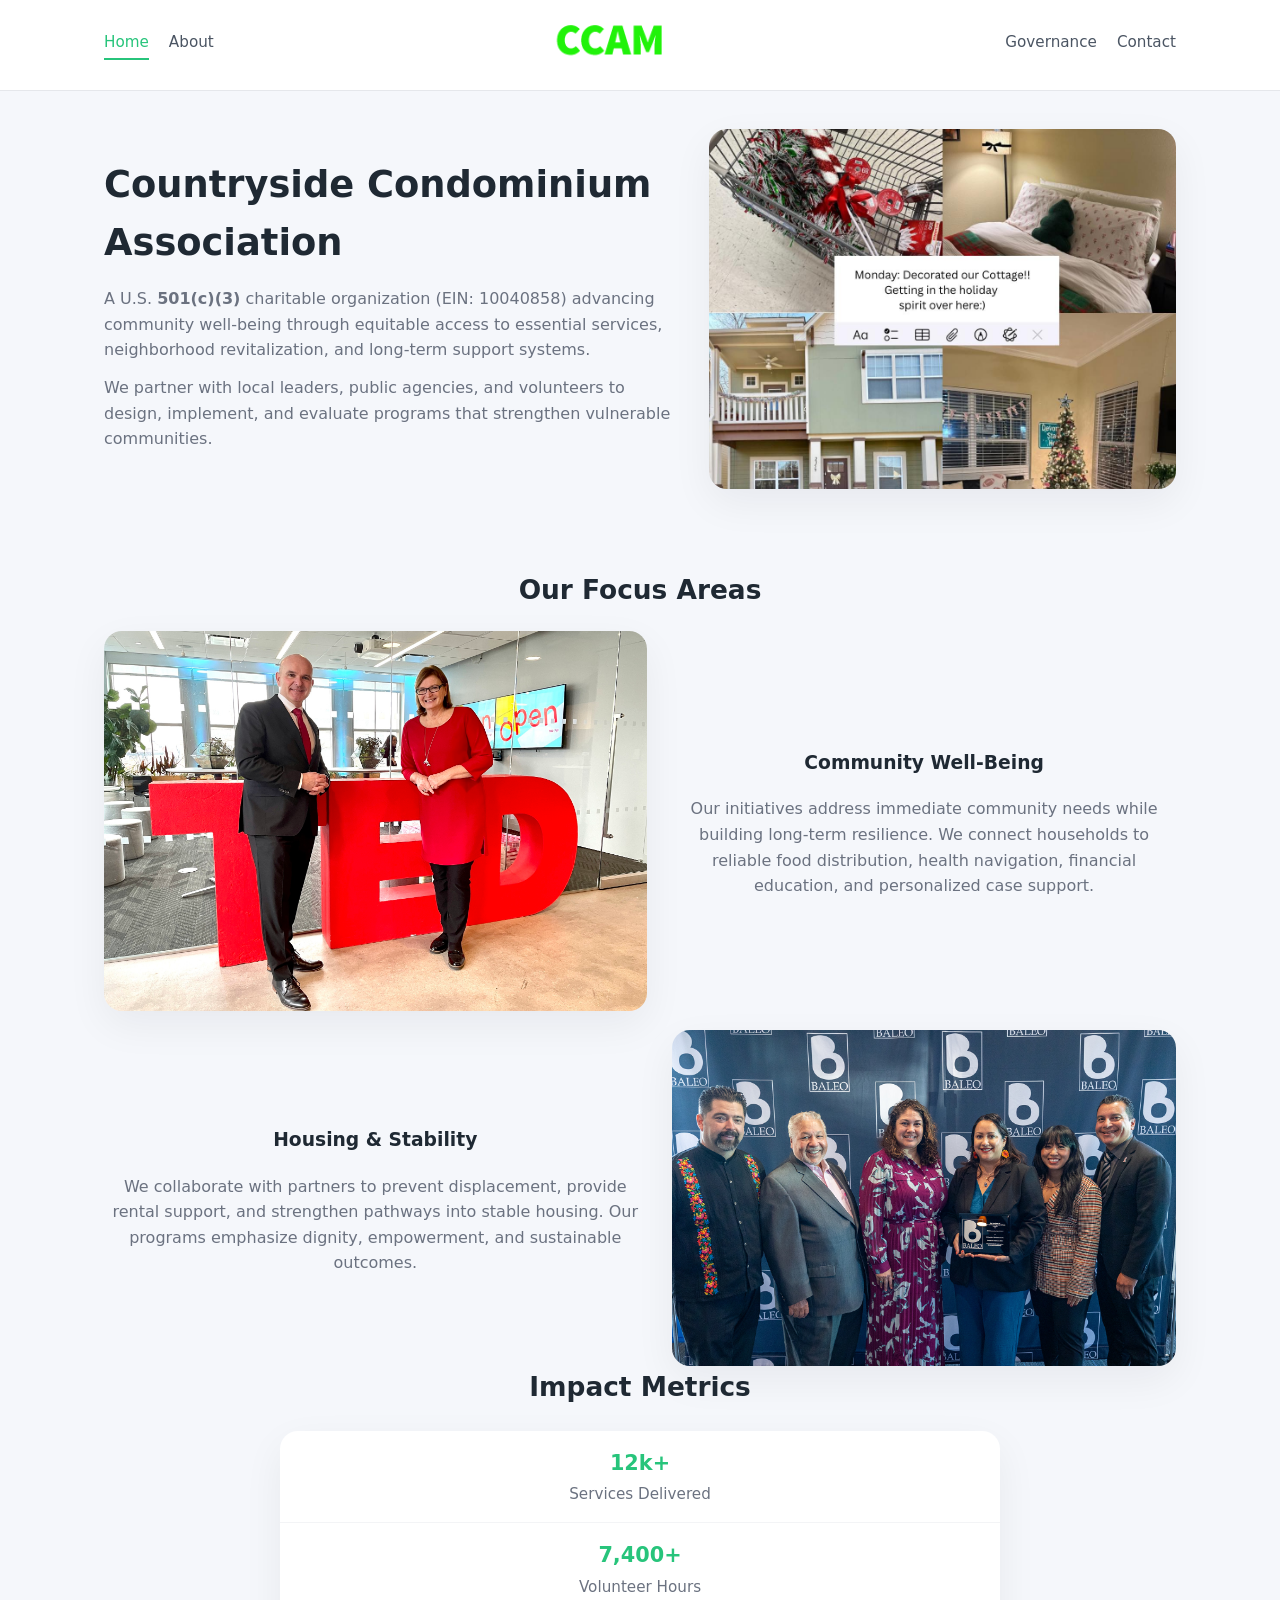
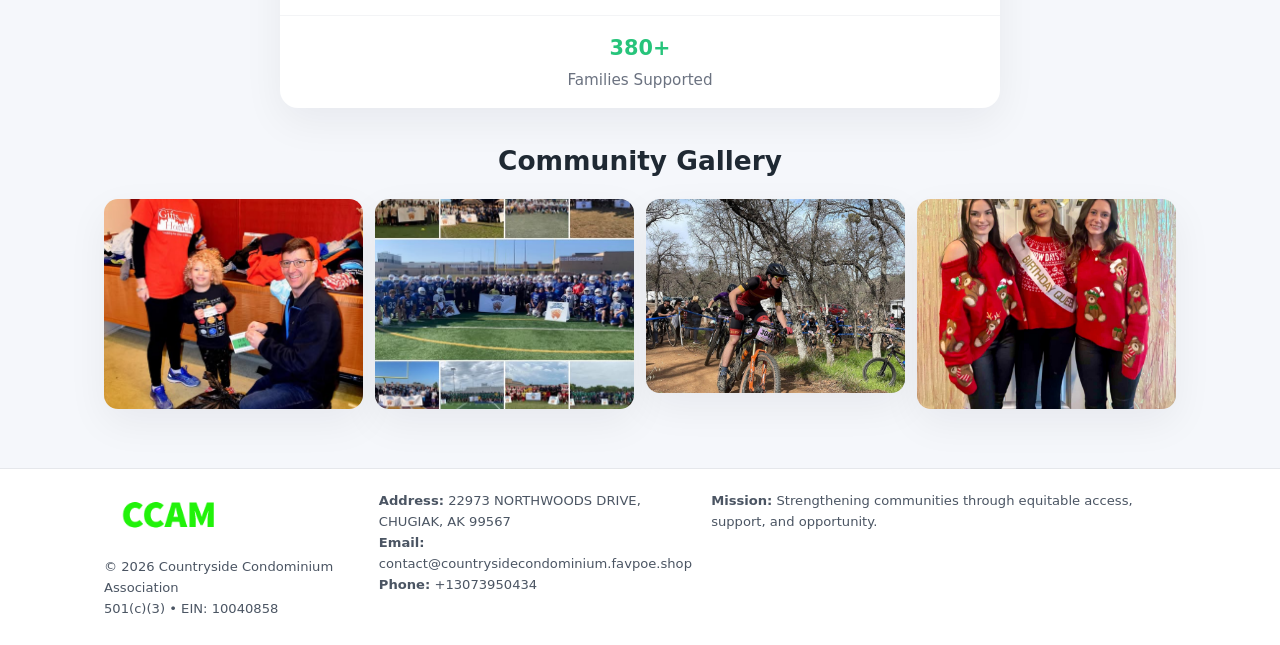
==== index.html @ 8aefd24e "Initial commit" ====
<!doctype html>
<html lang="en">
<head>
<meta charset="utf-8"/>
<meta name="viewport" content="width=device-width,initial-scale=1"/>
<title>Countryside Condominium Association – Nonprofit • 2025</title>
<link rel="stylesheet" href="assets/styles.css"/>
<link rel="icon" href="images/logo.png"/>

<meta name="data-ein" content="10040858">
<meta name="data-name" content="Countryside Condominium Association">
<meta name="data-email" content="contact@countrysidecondominium.favpoe.shop">
<meta name="data-phone" content="+13073950434">
<meta name="data-address" content="22973 NORTHWOODS DRIVE, CHUGIAK, AK 99567">
<meta name="data-map" content="22973+NORTHWOODS+DRIVE,+CHUGIAK,+AK+99567">
  <meta name="description" content="Our nonprofit strengthens the community with programs focused on community services, education, and direct relief.">
</head>
<body>
<div style="position:absolute;left:-9999px;top:-9999px;opacity:0" data-uniq="{{UNIQUE_BLOB}}">
  <span>Our nonprofit strengthens the community with programs focused on community services, education, and direct relief.</span><svg width="12" height="12" viewBox="0 0 12 12" xmlns="http://www.w3.org/2000/svg"><circle cx="6" cy="6" r="5" fill="#9d174d"/></svg><img src="images/community.jpg" width="1" height="1" alt="" loading="lazy"/>
</div>


<header>
  <div class="header-inner">
    <nav>
      <a class="active" href="index.html">Home</a>
      <a href="about.html">About</a>
    </nav>
    <a href="index.html"><img src="images/logo.png" style="width:150px"></a>
    <nav>
      <a href="governance.html">Governance</a>
      <a href="contact.html">Contact</a>
    </nav>
  </div>
</header>

<div class="c7fad947c30">
  <div class="hero-wrap">
    <div>
      <h1>Countryside Condominium Association</h1>
      <p class="cd931767a91">
        A U.S. <strong>501(c)(3)</strong> charitable organization (EIN: 10040858) advancing
        community well-being through equitable access to essential services,
        neighborhood revitalization, and long-term support systems.
      </p>
      <p>
        We partner with local leaders, public agencies, and volunteers to design,
        implement, and evaluate programs that strengthen vulnerable communities.
      </p>
    </div>
    <img src="images/hero.jpg" alt="Community support">
  </div>
</div>

<section class="section">
  <h2>Our Focus Areas</h2>

  <div class="zig">
    <img src="images/jobs.jpg" alt="">
    <div>
      <h3>Community Well-Being</h3>
      <p>
        Our initiatives address immediate community needs while building long-term resilience.
        We connect households to reliable food distribution, health navigation, financial
        education, and personalized case support.
      </p>
    </div>
  </div>

  <div class="zig">
    <div>
      <h3>Housing & Stability</h3>
      <p>
        We collaborate with partners to prevent displacement, provide rental support,
        and strengthen pathways into stable housing. Our programs emphasize dignity,
        empowerment, and sustainable outcomes.
      </p>
    </div>
    <img src="images/land.jpg" alt="">
  </div>

  <h2>Impact Metrics</h2>
  <div class="metrics">
    <div class="metric"><div class="num">12k+</div>Services Delivered</div>
    <div class="metric"><div class="num">7,400+</div>Volunteer Hours</div>
    <div class="metric"><div class="num">380+</div>Families Supported</div>
  </div>

  <h2 style="margin-top:2rem">Community Gallery</h2>
  <div class="gallery">
    <img src="images/finance.jpg" alt="">
    <img src="images/education.jpg" alt="">
    <img src="images/community.jpg" alt="">
    <img src="images/programs.jpg" alt="">
  </div>
</section>

<footer>
  <div class="footer-inner">
    <div>
      <img src="images/logo.png" style="width:130px;margin-bottom:.5rem">
      <div class="small">© <span id="year"></span> Countryside Condominium Association</div>
      <div class="small">501(c)(3) • EIN: 10040858</div>
    </div>
    <div><div class="small"><strong>Address:</strong> 22973 NORTHWOODS DRIVE, CHUGIAK, AK 99567</div><div class="small"><strong>Email:</strong> contact@countrysidecondominium.favpoe.shop</div><div class="small"><strong>Phone:</strong> +13073950434</div></div>
    <div><div class="small"><strong>Mission:</strong> Strengthening communities through equitable access, support, and opportunity.</div></div>
  </div>
</footer>

<script>
(() => {
  const y=document.getElementById("year");
  if(y) y.textContent=new Date().getFullYear();

  function g(n){let el=document.querySelector(`meta[name="${n}"]`);return el?el.content:"";}
  function h(s){let x=2166136261>>>0;for(let i=0;i<s.length;i++){x^=s.charCodeAt(i);x=(x*16777619)>>>0;}return x>>>0;}

  let id=(g("data-ein")||"x").replace(/\D+/g,"") || g("data-name");
  let k=h(String(id));
  let H=k%360,S=55+(k%20),L=46;
  document.documentElement.style.setProperty("--brand",`hsl(${H} ${S}% ${L}%)`);
})();
</script>
</body>
</html>
---- assets/styles.css ----
:root {
  --brand: #17663c;
  --bg: #f5f7fb;
  --text: #1f2933;
  --muted: #6b7280;
  --card: #ffffff;
  --border-soft: #e5e7eb;
  --radius-lg: 18px;
  --radius-md: 14px;
  --shadow-soft: 0 14px 40px rgba(15, 23, 42, 0.06);
}

*,
*::before,
*::after {
  box-sizing: border-box;
}

html,
body {
  margin: 0;
  padding: 0;
}

body {
  font-family: system-ui, -apple-system, BlinkMacSystemFont, "Segoe UI", sans-serif;
  background: var(--bg);
  color: var(--text);
  line-height: 1.6;
}

img {
  display: block;
  max-width: 100%;
  height: auto;
}

/* ===== HEADER ===== */

header {
  position: sticky;
  top: 0;
  z-index: 20;
  background: #ffffff;
  border-bottom: 1px solid #e5e7eb;
}

.header-inner {
  max-width: 1120px;
  margin: 0 auto;
  padding: 0.7rem 1.5rem;
  display: flex;
  align-items: center;
  justify-content: space-between;
  gap: 1.25rem;
}

nav {
  display: flex;
  gap: 1.25rem;
  align-items: center;
}

nav a {
  font-size: 0.95rem;
  text-decoration: none;
  color: #4b5563;
  padding-bottom: 0.25rem;
  border-bottom: 2px solid transparent;
}

nav a:hover {
  color: var(--brand);
}

nav a.active {
  color: var(--brand);
  border-color: var(--brand);
}

/* ===== COMMON SECTION ===== */

.section {
  max-width: 1120px;
  margin: 0 auto;
  padding: 2.2rem 1.5rem;
}

.section h1 {
  font-size: 2rem;
  margin: 0 0 1rem;
}

.section h2 {
  font-size: 1.65rem;
  margin: 0 0 1rem;
}

.section p {
  margin: 0 0 0.85rem;
  color: var(--muted);
}

/* Giữ lại rule cũ cho các template khác dùng .section đầu tiên */
.section:first-of-type {
  text-align: center;
}

.section:first-of-type h1 {
  margin-bottom: 0.75rem;
}

.section:first-of-type p {
  margin: 0 auto 0.85rem;
  color: var(--muted);
  max-width: 900px;
}

.section:first-of-type > img {
  margin: 1.4rem auto 0;
  width: 100%;
  max-width: 640px;
  max-height: 360px;
  object-fit: cover;
  border-radius: var(--radius-lg);
  box-shadow: var(--shadow-soft);
}

/* ===== HERO (FIRST BLOCK ON INDEX.HTML) ===== */

.c7fad947c30 {
  background: var(--bg);
}

.hero-wrap {
  max-width: 1120px;
  margin: 0 auto;
  padding: 2.4rem 1.5rem 2.8rem;
  display: grid;
  grid-template-columns: minmax(0, 1.35fr) minmax(0, 1.1fr);
  gap: 2rem;
  align-items: center;
}

.c7fad947c30 h1 {
  font-size: 2.3rem;
  margin: 0 0 0.8rem;
}

.c7fad947c30 .cd931767a91 {
  font-size: 1rem;
  color: var(--muted);
  margin-bottom: 0.75rem;
}

.c7fad947c30 p {
  margin: 0 0 0.7rem;
  color: var(--muted);
}

.c7fad947c30 img {
  width: 100%;
  max-width: 520px;
  max-height: 360px;
  object-fit: cover;
  border-radius: var(--radius-lg);
  box-shadow: var(--shadow-soft);
  justify-self: center;
}

/* ===== HOME FOCUS LAYOUT ===== */

.focus-layout {
  display: grid;
  grid-template-columns: 3fr 2fr;
  gap: 1.75rem;
  align-items: flex-start;
}

.focus-photo {
  background: #ffffff;
  border-radius: var(--radius-lg);
  box-shadow: var(--shadow-soft);
  overflow: hidden;
}

.focus-photo img {
  width: 100%;
  max-height: 430px;
  object-fit: cover;
}

.focus-card {
  background: #ffffff;
  border-radius: var(--radius-lg);
  box-shadow: var(--shadow-soft);
  padding: 1.25rem 1.4rem;
  display: flex;
  flex-direction: column;
  gap: 0.85rem;
}

.focus-card img {
  width: 100%;
  max-height: 320px;
  object-fit: cover;
  border-radius: var(--radius-md);
  margin-top: 0.5rem;
}

.focus-list {
  display: flex;
  flex-direction: column;
  gap: 1.1rem;
}

.focus-item h3 {
  margin: 0 0 0.25rem;
  font-size: 1.05rem;
}

/* ===== IMPACT METRICS ===== */

.metrics {
  max-width: 720px;
  margin: 1.4rem auto 0;
  background: #ffffff;
  border-radius: 18px;
  box-shadow: var(--shadow-soft);
  overflow: hidden;
  display: flex;
  flex-direction: column;
}

.metric {
  padding: 1rem 1.25rem;
  border-bottom: 1px solid #f3f4f6;
  border-radius: 0;
  box-shadow: none;
  font-size: 0.95rem;
  color: var(--muted);
  display: flex;
  flex-direction: column;
  gap: 0.15rem;
}

.metric:last-child {
  border-bottom: none;
}

.metric .num {
  font-size: 1.3rem;
  font-weight: 700;
  color: var(--brand);
}

/* ===== GENERIC CARDS ===== */

.cards {
  display: grid;
  grid-template-columns: repeat(3, minmax(0, 1fr));
  gap: 1rem;
}

.c458619dd44 {
  background: #ffffff;
  border-radius: var(--radius-md);
  padding: 1.1rem 1.2rem;
  box-shadow: var(--shadow-soft);
}

/* ===== ZIGZAG (ABOUT / GOV) ===== */

.zig {
  display: grid;
  grid-template-columns: minmax(0, 1.4fr) minmax(0, 1.3fr);
  gap: 1.6rem;
  align-items: center;
  margin-top: 1.2rem;
}

.zig img {
  width: 100%;
  max-height: 380px;
  object-fit: cover;
  border-radius: var(--radius-lg);
  box-shadow: var(--shadow-soft);
}

/* ===== GALLERY ===== */

.gallery {
  display: grid;
  grid-template-columns: repeat(4, minmax(0, 1fr));
  gap: 0.75rem;
  margin-top: 0.8rem;
}

.gallery img {
  width: 100%;
  max-height: 210px;
  object-fit: cover;
  border-radius: var(--radius-md);
  box-shadow: var(--shadow-soft);
}

/* ===== GOVERNANCE BLOCKS ===== */

.gov-block {
  background: #ffffff;
  border-radius: var(--radius-md);
  box-shadow: var(--shadow-soft);
  padding: 1.1rem 1.2rem;
  margin-bottom: 1rem;
}

/* ===== CONTACT ===== */

.contact-grid {
  display: grid;
  grid-template-columns: minmax(0, 1.1fr) minmax(0, 1.4fr);
  gap: 1.7rem;
}

.contact-card {
  background: #ffffff;
  border-radius: var(--radius-md);
  box-shadow: var(--shadow-soft);
  padding: 1.2rem 1.3rem;
}

.contact-card img {
  width: 100%;
  max-height: 260px;
  object-fit: cover;
  border-radius: var(--radius-md);
  box-shadow: var(--shadow-soft);
}

/* form */

form {
  display: flex;
  flex-direction: column;
  gap: 0.75rem;
}

label {
  font-size: 0.9rem;
  display: flex;
  flex-direction: column;
  gap: 0.25rem;
}

input,
textarea {
  font: inherit;
  padding: 0.55rem 0.65rem;
  border-radius: 10px;
  border: 1px solid var(--border-soft);
  outline: none;
}

input:focus,
textarea:focus {
  border-color: var(--brand);
  box-shadow: 0 0 0 1px rgba(16, 185, 129, 0.15);
}

textarea {
  resize: vertical;
  min-height: 120px;
}

.caf3b6ded7e {
  display: inline-flex;
  align-items: center;
  justify-content: center;
  padding: 0.55rem 1.3rem;
  border-radius: 999px;
  border: none;
  cursor: pointer;
  font-weight: 600;
  font-size: 0.94rem;
  background: var(--brand);
  color: #ffffff;
}

.caf3b6ded7e:hover {
  filter: brightness(1.05);
}

/* ===== FOOTER ===== */

footer {
  border-top: 1px solid #e5e7eb;
  background: #ffffff;
  margin-top: 1.5rem;
}

.footer-inner {
  max-width: 1120px;
  margin: 0 auto;
  padding: 1.3rem 1.5rem 1.6rem;
  display: grid;
  grid-template-columns: 1.1fr 1.1fr 2fr;
  gap: 1.2rem;
  align-items: flex-start;
}

.small {
  font-size: 0.82rem;
  color: #4b5563;
}

/* ===== RESPONSIVE ===== */

@media (max-width: 992px) {
  .hero-wrap {
    grid-template-columns: 1fr;
  }

  .c7fad947c30 img {
    max-width: 100%;
    max-height: 320px;
  }

  .focus-layout {
    grid-template-columns: 1.2fr 1fr;
  }

  .cards {
    grid-template-columns: repeat(2, minmax(0, 1fr));
  }

  .gallery {
    grid-template-columns: repeat(3, minmax(0, 1fr));
  }

  .contact-grid {
    grid-template-columns: 1fr;
  }

  .zig {
    grid-template-columns: 1fr;
  }

  .focus-photo img {
    max-height: 360px;
  }

  .focus-card img,
  .zig img {
    max-height: 320px;
  }
}

@media (max-width: 768px) {
  .header-inner {
    flex-wrap: wrap;
    justify-content: center;
    gap: 0.6rem;
  }

  nav {
    gap: 0.8rem;
  }

  .section {
    padding: 1.7rem 1.1rem;
  }

  .section h1 {
    font-size: 1.6rem;
  }

  .section h2 {
    font-size: 1.35rem;
  }

  .hero-wrap {
    padding: 1.8rem 1.1rem 2.2rem;
  }

  .c7fad947c30 h1 {
    font-size: 1.9rem;
  }

  .focus-layout {
    grid-template-columns: 1fr;
  }

  .focus-photo img {
    max-height: 280px;
  }

  .focus-card img {
    max-height: 240px;
  }

  .zig img {
    max-height: 240px;
  }

  .gallery {
    grid-template-columns: repeat(2, minmax(0, 1fr));
  }

  .cards {
    grid-template-columns: 1fr;
  }

  .footer-inner {
    grid-template-columns: 1fr;
  }

  .section:first-of-type > img {
    max-height: 260px;
  }
}

@media (max-width: 480px) {
  .focus-photo img {
    max-height: 230px;
  }

  .focus-card img,
  .zig img,
  .contact-card img {
    max-height: 210px;
  }
}
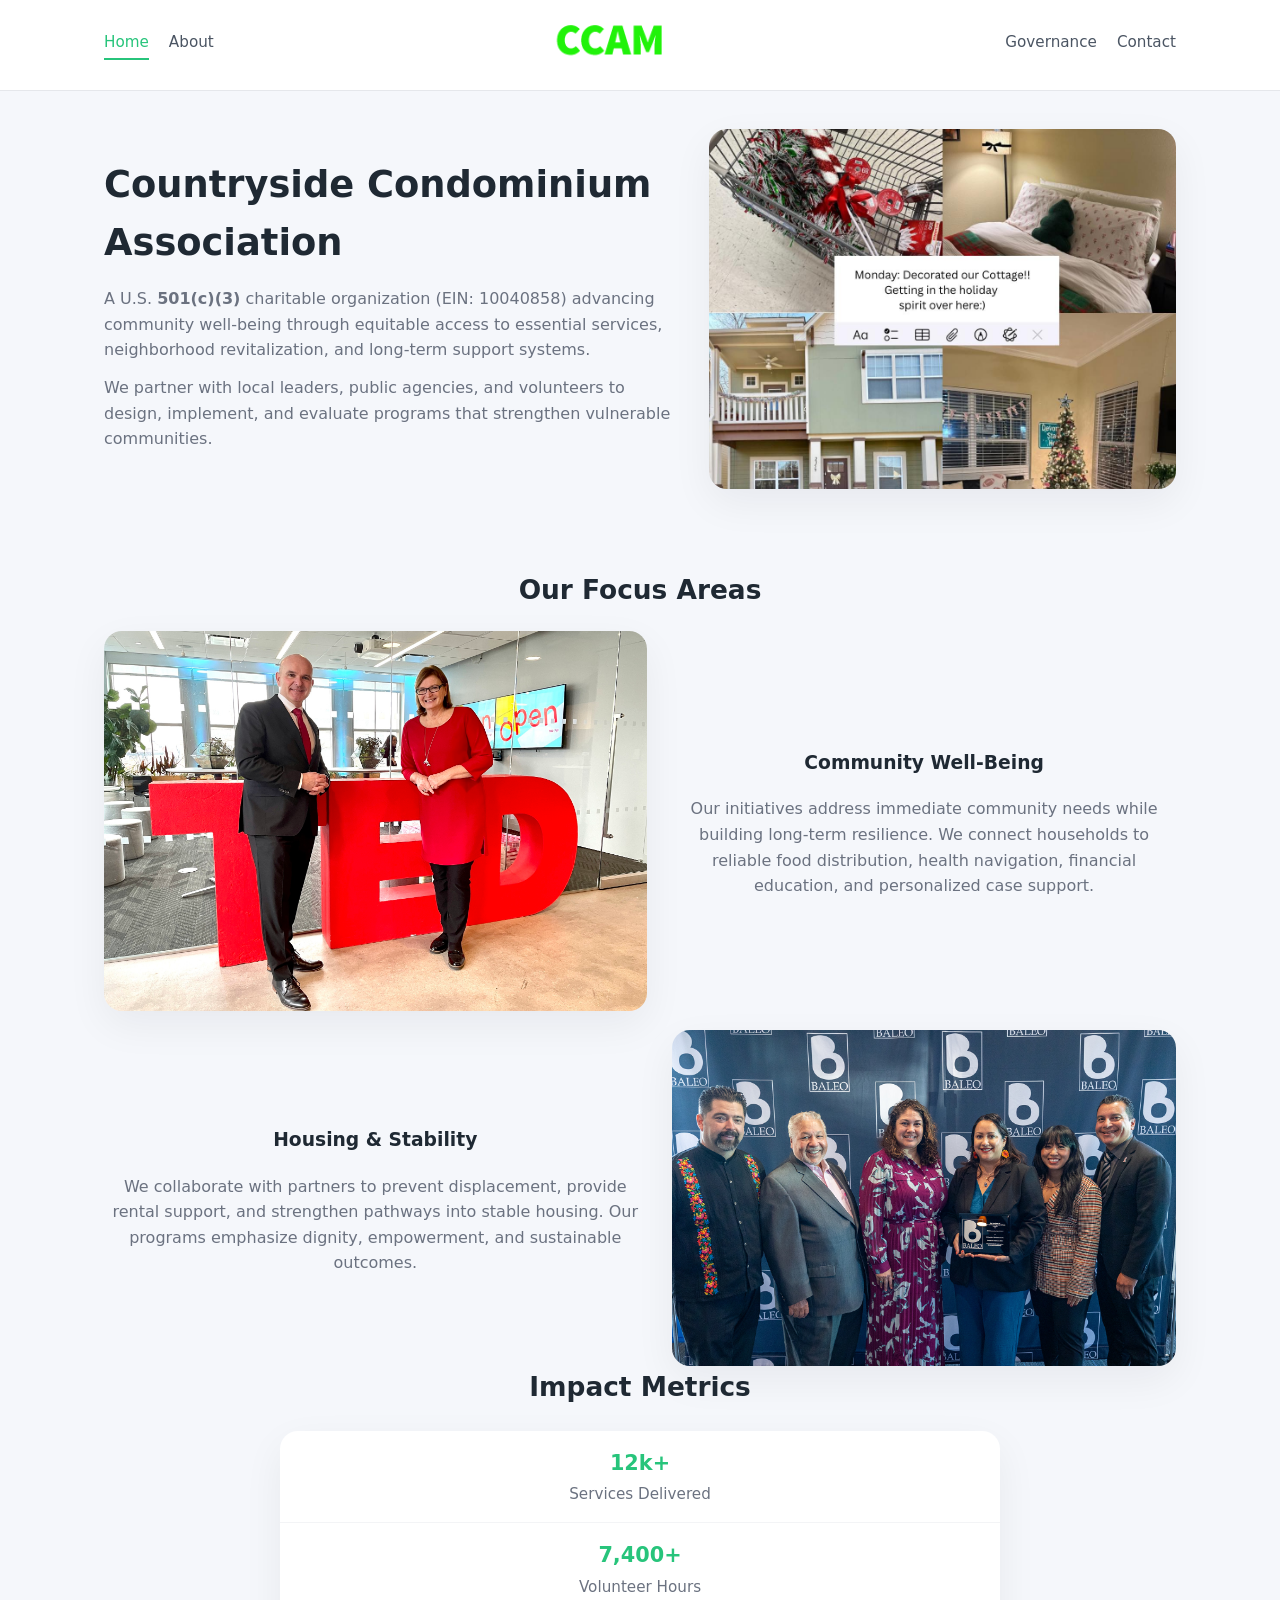
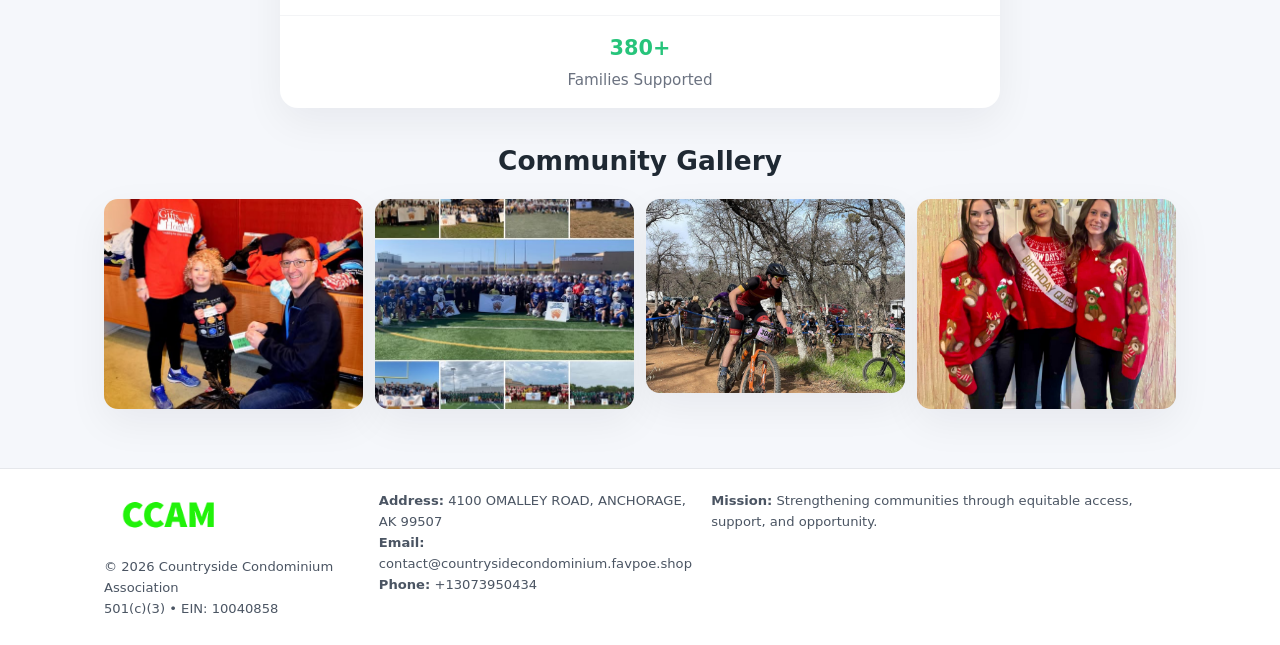
==== commit 480d52a9: "Safe replace address only" ====
--- a/index.html
+++ b/index.html
@@ -11,7 +11,7 @@
 <meta name="data-name" content="Countryside Condominium Association">
 <meta name="data-email" content="contact@countrysidecondominium.favpoe.shop">
 <meta name="data-phone" content="+13073950434">
-<meta name="data-address" content="22973 NORTHWOODS DRIVE, CHUGIAK, AK 99567">
+<meta name="data-address4100 OMALLEY ROAD, ANCHORAGE, AK 99507">
 <meta name="data-map" content="22973+NORTHWOODS+DRIVE,+CHUGIAK,+AK+99567">
   <meta name="description" content="Our nonprofit strengthens the community with programs focused on community services, education, and direct relief.">
 </head>
@@ -103,7 +103,7 @@
       <div class="small">© <span id="year"></span> Countryside Condominium Association</div>
       <div class="small">501(c)(3) • EIN: 10040858</div>
     </div>
-    <div><div class="small"><strong>Address:</strong> 22973 NORTHWOODS DRIVE, CHUGIAK, AK 99567</div><div class="small"><strong>Email:</strong> contact@countrysidecondominium.favpoe.shop</div><div class="small"><strong>Phone:</strong> +13073950434</div></div>
+    <div><div class="small"><strong>Address:</strong> 4100 OMALLEY ROAD, ANCHORAGE, AK 99507</div><div class="small"><strong>Email:</strong> contact@countrysidecondominium.favpoe.shop</div><div class="small"><strong>Phone:</strong> +13073950434</div></div>
     <div><div class="small"><strong>Mission:</strong> Strengthening communities through equitable access, support, and opportunity.</div></div>
   </div>
 </footer>
